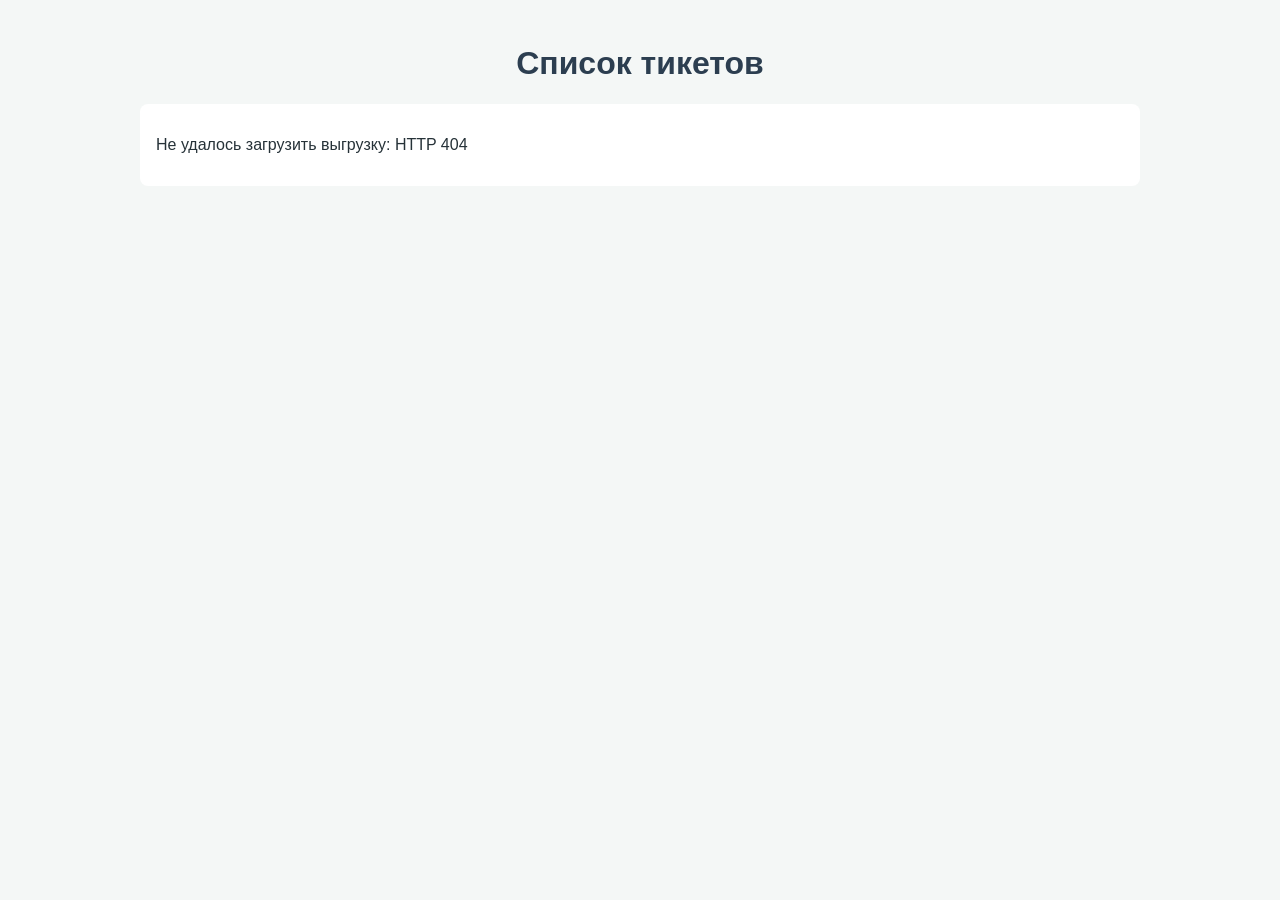
==== web/index.html @ 0b0068bd "completely refactored" ====
<!doctype html>
<html lang="ru">
<head>
  <meta charset="utf-8">
  <meta name="viewport" content="width=device-width, initial-scale=1">
  <title>Тикеты</title>
  <style>
    :root { color-scheme: light; font-family: "Segoe UI", sans-serif; }
    body { margin: 0; padding: 24px; background: #f4f7f6; color: #263238; }
    .container { max-width: 1000px; margin: 0 auto; }
    h1 { color: #2c3e50; text-align: center; }
    .message { padding: 16px; background: #fff; border-radius: 8px; }
    .ticket { margin: 0 0 15px; overflow: hidden; background: #fff; border-radius: 8px; box-shadow: 0 2px 8px #0000000d; }
    .ticket-header { display: flex; justify-content: space-between; gap: 16px; align-items: center; padding: 15px 20px; background: #ecf0f1; border-left: 4px solid #3498db; cursor: pointer; }
    .ticket-title { font-size: 1.1em; font-weight: 700; color: #2c3e50; }
    .ticket-meta, .chat-meta { color: #7f8c8d; font-size: .9em; }
    .ticket-body { display: none; padding: 20px; border-top: 1px solid #eee; }
    .ticket.open .ticket-body { display: block; }
    .ticket-desc { margin-bottom: 20px; padding: 15px; white-space: pre-wrap; background: #f9f9f9; border-radius: 6px; }
    .chat-title { margin: 0 0 15px; padding-bottom: 5px; border-bottom: 2px solid #eee; color: #2c3e50; }
    .chat-msg { margin-bottom: 15px; padding: 12px 15px; border: 1px solid #e1e8ed; border-left: 4px solid #2ecc71; border-radius: 6px; }
    .chat-author { font-weight: 700; color: #34495e; }
    .chat-text { white-space: pre-wrap; }
    .chat-events { margin-top: 10px; padding-top: 10px; border-top: 1px dashed #eee; color: #c0392b; font-size: .85em; }
    @media (max-width: 680px) { .ticket-header { display: block; } .ticket-meta { margin-top: 8px; } }
  </style>
</head>
<body>
<main class="container">
  <h1>Список тикетов</h1>
  <div id="app" class="message">Загрузка...</div>
</main>
<script>
  const app = document.getElementById('app');

  function element(tag, text, className) {
    const node = document.createElement(tag);
    if (className) node.className = className;
    if (text !== undefined && text !== null) node.textContent = String(text);
    return node;
  }

  function showError(message) {
    app.replaceChildren(element('p', message));
  }

  function renderComment(comment) {
    const node = element('article', null, 'chat-msg');
    const meta = element('div', null, 'chat-meta');
    meta.append(element('span', comment.author || 'Неизвестный автор', 'chat-author'));
    meta.append(document.createTextNode(` • ${comment.date_raw || comment.occurred_at || ''}`));
    node.append(meta, element('div', comment.text || '', 'chat-text'));
    if (Array.isArray(comment.events) && comment.events.length) {
      const events = element('div', null, 'chat-events');
      comment.events.forEach((event) => events.append(element('div', event)));
      node.append(events);
    }
    return node;
  }

  function renderTicket(ticket) {
    const card = element('article', null, 'ticket');
    const header = element('button', null, 'ticket-header');
    header.type = 'button';
    const title = element('span', `#${ticket.id ?? ''} — ${ticket.name || 'Без названия'}`, 'ticket-title');
    const meta = element('span', `${ticket.creator_name || 'Неизвестный автор'} • ${ticket.created_at || ''}`, 'ticket-meta');
    header.append(title, meta);
    const body = element('div', null, 'ticket-body');
    body.append(element('div', ticket.description || 'Описание отсутствует.', 'ticket-desc'));
    body.append(element('h2', 'История', 'chat-title'));
    if (Array.isArray(ticket.chat) && ticket.chat.length) ticket.chat.forEach((comment) => body.append(renderComment(comment)));
    else body.append(element('p', 'Нет сообщений в чате.'));
    header.addEventListener('click', () => card.classList.toggle('open'));
    card.append(header, body);
    return card;
  }

  fetch('../exports/latest.json')
    .then((response) => {
      if (!response.ok) throw new Error(`HTTP ${response.status}`);
      return response.json();
    })
    .then((data) => {
      if (!data || data.schema_version !== 2 || !Array.isArray(data.tickets)) {
        throw new Error('Файл не является экспортом формата v2.');
      }
      app.replaceChildren();
      if (!data.tickets.length) app.append(element('p', 'Тикетов нет.'));
      data.tickets.forEach((ticket) => app.append(renderTicket(ticket)));
    })
    .catch((error) => showError(`Не удалось загрузить выгрузку: ${error.message}`));
</script>
</body>
</html>
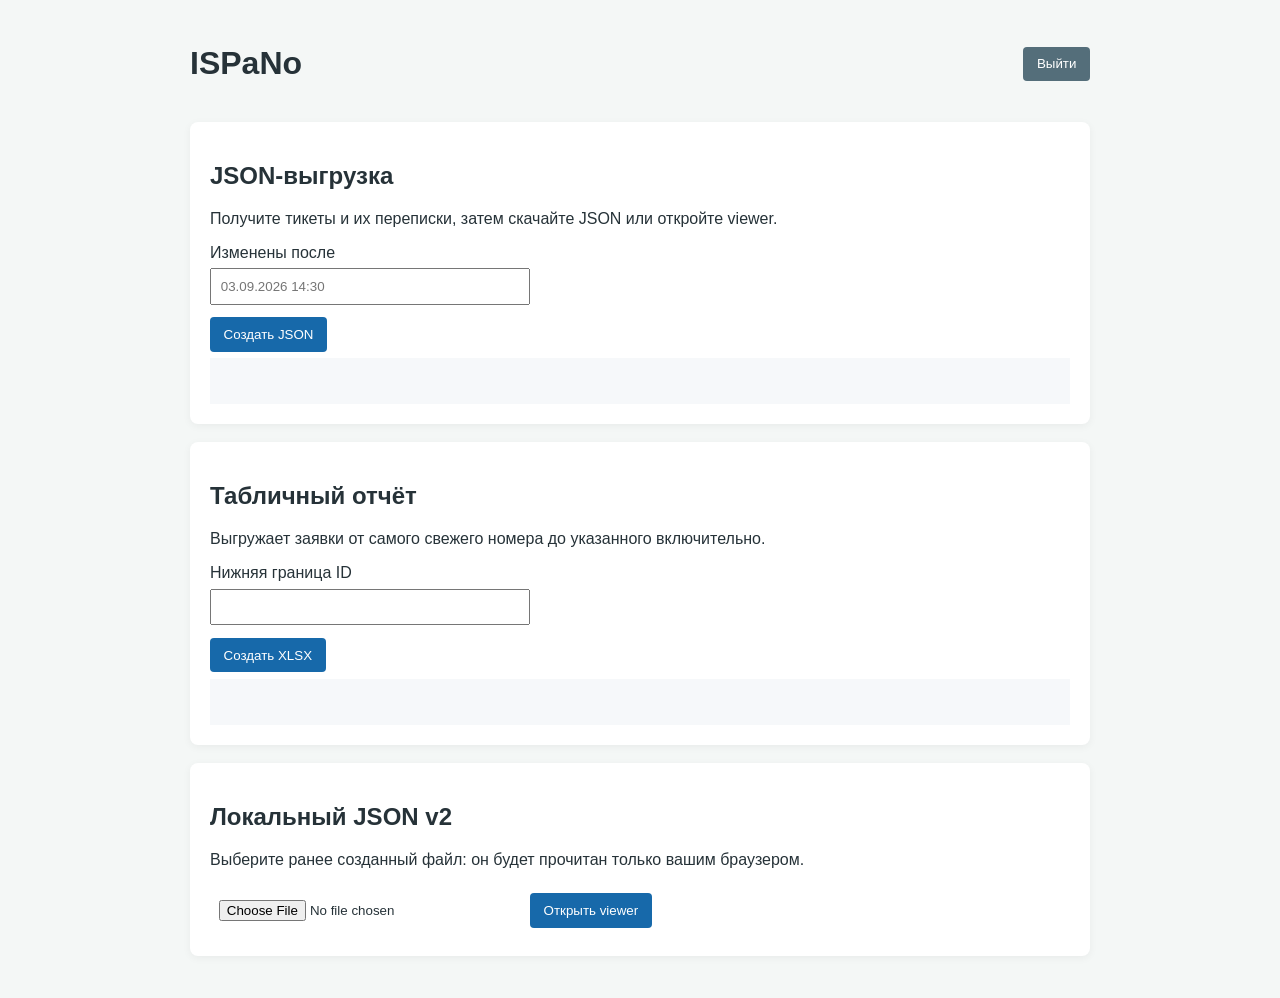
==== commit 069a138c: "removed legacy, added web" ====
--- a/web/index.html
+++ b/web/index.html
@@ -1,94 +1,4 @@
 <!doctype html>
-<html lang="ru">
-<head>
-  <meta charset="utf-8">
-  <meta name="viewport" content="width=device-width, initial-scale=1">
-  <title>Тикеты</title>
-  <style>
-    :root { color-scheme: light; font-family: "Segoe UI", sans-serif; }
-    body { margin: 0; padding: 24px; background: #f4f7f6; color: #263238; }
-    .container { max-width: 1000px; margin: 0 auto; }
-    h1 { color: #2c3e50; text-align: center; }
-    .message { padding: 16px; background: #fff; border-radius: 8px; }
-    .ticket { margin: 0 0 15px; overflow: hidden; background: #fff; border-radius: 8px; box-shadow: 0 2px 8px #0000000d; }
-    .ticket-header { display: flex; justify-content: space-between; gap: 16px; align-items: center; padding: 15px 20px; background: #ecf0f1; border-left: 4px solid #3498db; cursor: pointer; }
-    .ticket-title { font-size: 1.1em; font-weight: 700; color: #2c3e50; }
-    .ticket-meta, .chat-meta { color: #7f8c8d; font-size: .9em; }
-    .ticket-body { display: none; padding: 20px; border-top: 1px solid #eee; }
-    .ticket.open .ticket-body { display: block; }
-    .ticket-desc { margin-bottom: 20px; padding: 15px; white-space: pre-wrap; background: #f9f9f9; border-radius: 6px; }
-    .chat-title { margin: 0 0 15px; padding-bottom: 5px; border-bottom: 2px solid #eee; color: #2c3e50; }
-    .chat-msg { margin-bottom: 15px; padding: 12px 15px; border: 1px solid #e1e8ed; border-left: 4px solid #2ecc71; border-radius: 6px; }
-    .chat-author { font-weight: 700; color: #34495e; }
-    .chat-text { white-space: pre-wrap; }
-    .chat-events { margin-top: 10px; padding-top: 10px; border-top: 1px dashed #eee; color: #c0392b; font-size: .85em; }
-    @media (max-width: 680px) { .ticket-header { display: block; } .ticket-meta { margin-top: 8px; } }
-  </style>
-</head>
-<body>
-<main class="container">
-  <h1>Список тикетов</h1>
-  <div id="app" class="message">Загрузка...</div>
-</main>
-<script>
-  const app = document.getElementById('app');
-
-  function element(tag, text, className) {
-    const node = document.createElement(tag);
-    if (className) node.className = className;
-    if (text !== undefined && text !== null) node.textContent = String(text);
-    return node;
-  }
-
-  function showError(message) {
-    app.replaceChildren(element('p', message));
-  }
-
-  function renderComment(comment) {
-    const node = element('article', null, 'chat-msg');
-    const meta = element('div', null, 'chat-meta');
-    meta.append(element('span', comment.author || 'Неизвестный автор', 'chat-author'));
-    meta.append(document.createTextNode(` • ${comment.date_raw || comment.occurred_at || ''}`));
-    node.append(meta, element('div', comment.text || '', 'chat-text'));
-    if (Array.isArray(comment.events) && comment.events.length) {
-      const events = element('div', null, 'chat-events');
-      comment.events.forEach((event) => events.append(element('div', event)));
-      node.append(events);
-    }
-    return node;
-  }
-
-  function renderTicket(ticket) {
-    const card = element('article', null, 'ticket');
-    const header = element('button', null, 'ticket-header');
-    header.type = 'button';
-    const title = element('span', `#${ticket.id ?? ''} — ${ticket.name || 'Без названия'}`, 'ticket-title');
-    const meta = element('span', `${ticket.creator_name || 'Неизвестный автор'} • ${ticket.created_at || ''}`, 'ticket-meta');
-    header.append(title, meta);
-    const body = element('div', null, 'ticket-body');
-    body.append(element('div', ticket.description || 'Описание отсутствует.', 'ticket-desc'));
-    body.append(element('h2', 'История', 'chat-title'));
-    if (Array.isArray(ticket.chat) && ticket.chat.length) ticket.chat.forEach((comment) => body.append(renderComment(comment)));
-    else body.append(element('p', 'Нет сообщений в чате.'));
-    header.addEventListener('click', () => card.classList.toggle('open'));
-    card.append(header, body);
-    return card;
-  }
-
-  fetch('../exports/latest.json')
-    .then((response) => {
-      if (!response.ok) throw new Error(`HTTP ${response.status}`);
-      return response.json();
-    })
-    .then((data) => {
-      if (!data || data.schema_version !== 2 || !Array.isArray(data.tickets)) {
-        throw new Error('Файл не является экспортом формата v2.');
-      }
-      app.replaceChildren();
-      if (!data.tickets.length) app.append(element('p', 'Тикетов нет.'));
-      data.tickets.forEach((ticket) => app.append(renderTicket(ticket)));
-    })
-    .catch((error) => showError(`Не удалось загрузить выгрузку: ${error.message}`));
-</script>
-</body>
-</html>
+<html lang="ru"><head><meta charset="utf-8"><meta name="viewport" content="width=device-width, initial-scale=1"><title>ISPaNo</title><style>:root{font-family:Segoe UI,sans-serif;color:#263238}body{margin:0;background:#f4f7f6}.container{max-width:900px;margin:auto;padding:24px}header{display:flex;justify-content:space-between;align-items:center}section{background:#fff;border-radius:8px;padding:20px;margin:18px 0;box-shadow:0 2px 8px #0000000d}label,input,button{margin:.4rem 0}input{padding:.55rem;max-width:20rem;width:100%;box-sizing:border-box}button{padding:.6rem .85rem;border:0;border-radius:4px;background:#1769aa;color:white;cursor:pointer}.secondary{background:#546e7a}.status{white-space:pre-wrap;background:#f6f8fa;padding:.75rem;min-height:1.4rem}.hidden{display:none}</style></head><body><main class="container"><header><div><h1>ISPaNo</h1><span id="user"></span></div><button id="logout" class="secondary">Выйти</button></header><section><h2>JSON-выгрузка</h2><p>Получите тикеты и их переписки, затем скачайте JSON или откройте viewer.</p><form id="json-form"><label>Изменены после<br><input id="since" placeholder="03.09.2026 14:30" required></label><br><button>Создать JSON</button></form><div id="json-status" class="status"></div></section><section><h2>Табличный отчёт</h2><p>Выгружает заявки от самого свежего номера до указанного включительно.</p><form id="report-form"><label>Нижняя граница ID<br><input id="ticket-id" type="number" min="1" required></label><label id="ai-row" class="hidden"><input id="use-ai" type="checkbox"> Использовать ИИ-суммаризацию</label><br><button>Создать XLSX</button></form><div id="report-status" class="status"></div></section><section><h2>Локальный JSON v2</h2><p>Выберите ранее созданный файл: он будет прочитан только вашим браузером.</p><input id="local-json" type="file" accept="application/json,.json"><button id="open-local" type="button">Открыть viewer</button></section></main><script>
+let csrf='';async function api(url,options={}){const headers={...(options.headers||{})};if(options.method&&options.method!=='GET')headers['X-CSRF-Token']=csrf;const response=await fetch(url,{...options,headers});if(response.status===401)location.assign('/login');if(!response.ok)throw Error((await response.json()).detail||'Ошибка запроса');return response.json()}async function watch(job,node){for(;;){const state=await api(`/api/jobs/${job.id}`);node.textContent=[state.status,...state.progress,state.error||''].filter(Boolean).join('\n');if(state.status==='succeeded'){const links=document.createElement('p');links.innerHTML=`<a href="${state.download_url}">Скачать результат</a>${state.viewer_url?` · <a href="${state.viewer_url}">Открыть переписки</a>`:'';node.append(links);return}if(state.status==='failed')return;await new Promise(resolve=>setTimeout(resolve,1000))}}async function submit(event,url,body,target){event.preventDefault();const node=document.getElementById(target);node.textContent='Задание поставлено в очередь…';try{watch(await api(url,{method:'POST',headers:{'Content-Type':'application/json'},body:JSON.stringify(body)}),node)}catch(error){node.textContent=error.message}}(async()=>{try{const session=await api('/api/session');csrf=session.csrf;document.getElementById('user').textContent=session.username;if(session.ai_enabled)document.getElementById('ai-row').classList.remove('hidden')}catch(error){location.assign('/login')}})();document.getElementById('json-form').addEventListener('submit',event=>submit(event,'/api/jobs/json',{since:document.getElementById('since').value},'json-status'));document.getElementById('report-form').addEventListener('submit',event=>submit(event,'/api/jobs/report',{ticket_id:Number(document.getElementById('ticket-id').value),use_ai:document.getElementById('use-ai').checked},'report-status'));document.getElementById('logout').addEventListener('click',async()=>{await api('/api/logout',{method:'POST'});location.assign('/login')});document.getElementById('open-local').addEventListener('click',()=>{const file=document.getElementById('local-json').files[0];if(!file)return;const reader=new FileReader();reader.onload=()=>{sessionStorage.setItem('ispano-local-json',reader.result);location.assign('/viewer?local=1')};reader.readAsText(file)});
+</script></body></html>
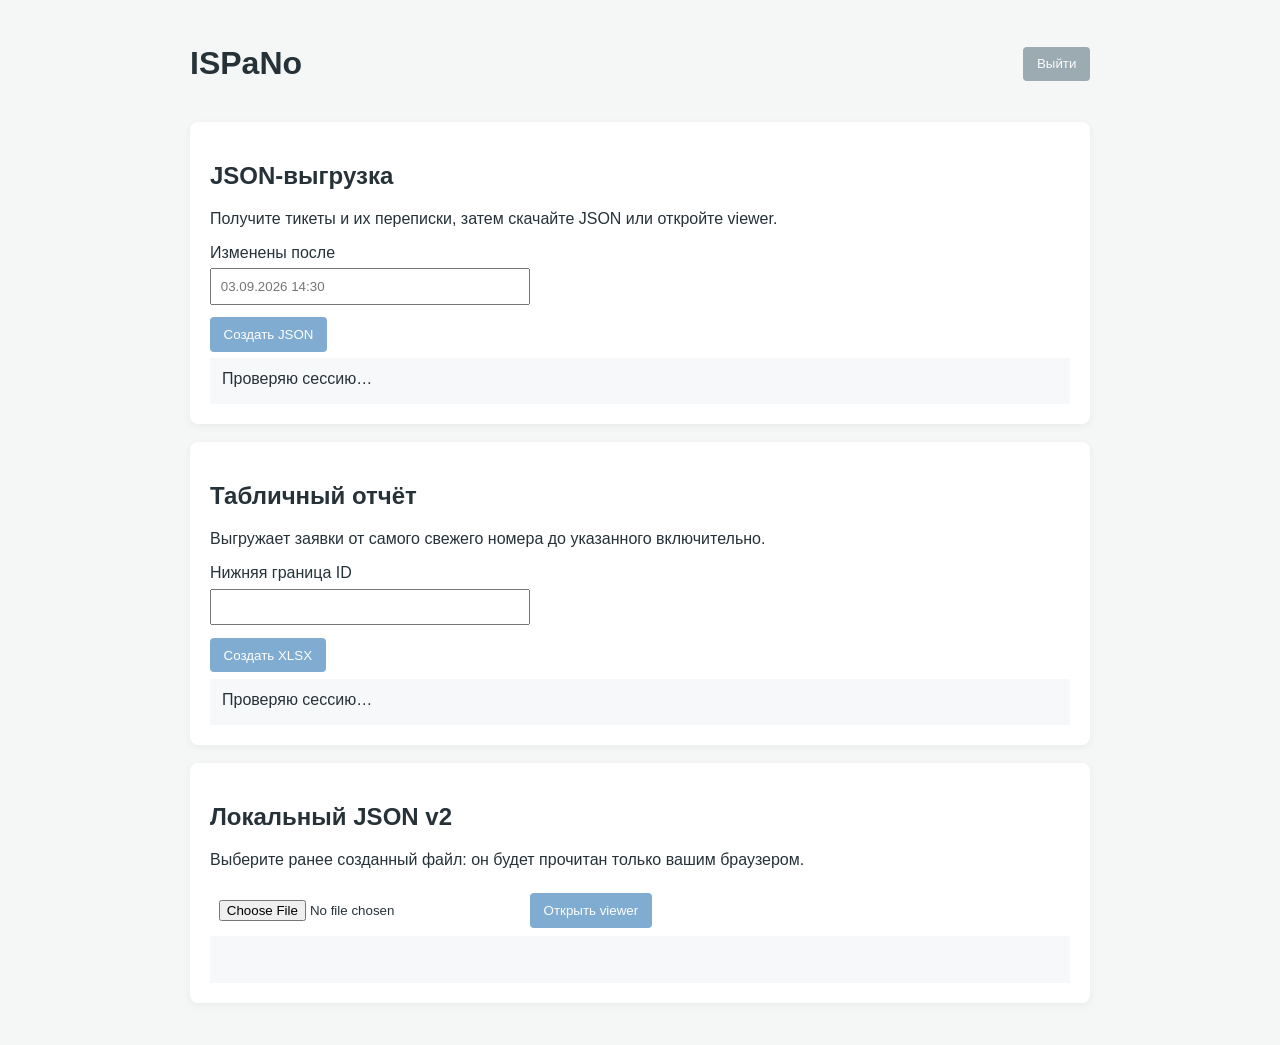
==== commit e47f06e1: "bugfix in web" ====
--- a/web/index.html
+++ b/web/index.html
@@ -1,4 +1,3 @@
 <!doctype html>
-<html lang="ru"><head><meta charset="utf-8"><meta name="viewport" content="width=device-width, initial-scale=1"><title>ISPaNo</title><style>:root{font-family:Segoe UI,sans-serif;color:#263238}body{margin:0;background:#f4f7f6}.container{max-width:900px;margin:auto;padding:24px}header{display:flex;justify-content:space-between;align-items:center}section{background:#fff;border-radius:8px;padding:20px;margin:18px 0;box-shadow:0 2px 8px #0000000d}label,input,button{margin:.4rem 0}input{padding:.55rem;max-width:20rem;width:100%;box-sizing:border-box}button{padding:.6rem .85rem;border:0;border-radius:4px;background:#1769aa;color:white;cursor:pointer}.secondary{background:#546e7a}.status{white-space:pre-wrap;background:#f6f8fa;padding:.75rem;min-height:1.4rem}.hidden{display:none}</style></head><body><main class="container"><header><div><h1>ISPaNo</h1><span id="user"></span></div><button id="logout" class="secondary">Выйти</button></header><section><h2>JSON-выгрузка</h2><p>Получите тикеты и их переписки, затем скачайте JSON или откройте viewer.</p><form id="json-form"><label>Изменены после<br><input id="since" placeholder="03.09.2026 14:30" required></label><br><button>Создать JSON</button></form><div id="json-status" class="status"></div></section><section><h2>Табличный отчёт</h2><p>Выгружает заявки от самого свежего номера до указанного включительно.</p><form id="report-form"><label>Нижняя граница ID<br><input id="ticket-id" type="number" min="1" required></label><label id="ai-row" class="hidden"><input id="use-ai" type="checkbox"> Использовать ИИ-суммаризацию</label><br><button>Создать XLSX</button></form><div id="report-status" class="status"></div></section><section><h2>Локальный JSON v2</h2><p>Выберите ранее созданный файл: он будет прочитан только вашим браузером.</p><input id="local-json" type="file" accept="application/json,.json"><button id="open-local" type="button">Открыть viewer</button></section></main><script>
-let csrf='';async function api(url,options={}){const headers={...(options.headers||{})};if(options.method&&options.method!=='GET')headers['X-CSRF-Token']=csrf;const response=await fetch(url,{...options,headers});if(response.status===401)location.assign('/login');if(!response.ok)throw Error((await response.json()).detail||'Ошибка запроса');return response.json()}async function watch(job,node){for(;;){const state=await api(`/api/jobs/${job.id}`);node.textContent=[state.status,...state.progress,state.error||''].filter(Boolean).join('\n');if(state.status==='succeeded'){const links=document.createElement('p');links.innerHTML=`<a href="${state.download_url}">Скачать результат</a>${state.viewer_url?` · <a href="${state.viewer_url}">Открыть переписки</a>`:'';node.append(links);return}if(state.status==='failed')return;await new Promise(resolve=>setTimeout(resolve,1000))}}async function submit(event,url,body,target){event.preventDefault();const node=document.getElementById(target);node.textContent='Задание поставлено в очередь…';try{watch(await api(url,{method:'POST',headers:{'Content-Type':'application/json'},body:JSON.stringify(body)}),node)}catch(error){node.textContent=error.message}}(async()=>{try{const session=await api('/api/session');csrf=session.csrf;document.getElementById('user').textContent=session.username;if(session.ai_enabled)document.getElementById('ai-row').classList.remove('hidden')}catch(error){location.assign('/login')}})();document.getElementById('json-form').addEventListener('submit',event=>submit(event,'/api/jobs/json',{since:document.getElementById('since').value},'json-status'));document.getElementById('report-form').addEventListener('submit',event=>submit(event,'/api/jobs/report',{ticket_id:Number(document.getElementById('ticket-id').value),use_ai:document.getElementById('use-ai').checked},'report-status'));document.getElementById('logout').addEventListener('click',async()=>{await api('/api/logout',{method:'POST'});location.assign('/login')});document.getElementById('open-local').addEventListener('click',()=>{const file=document.getElementById('local-json').files[0];if(!file)return;const reader=new FileReader();reader.onload=()=>{sessionStorage.setItem('ispano-local-json',reader.result);location.assign('/viewer?local=1')};reader.readAsText(file)});
-</script></body></html>
+<html lang="ru"><head><meta charset="utf-8"><meta name="viewport" content="width=device-width, initial-scale=1"><title>ISPaNo</title><style>:root{color:#263238;font-family:"Segoe UI",sans-serif}body{margin:0;background:#f4f7f6}.container{max-width:900px;margin:auto;padding:24px}header{display:flex;align-items:center;justify-content:space-between}section{margin:18px 0;padding:20px;background:#fff;border-radius:8px;box-shadow:0 2px 8px #0000000d}label,input,button{margin:.4rem 0}input{box-sizing:border-box;width:100%;max-width:20rem;padding:.55rem}button{padding:.6rem .85rem;border:0;border-radius:4px;background:#1769aa;color:#fff;cursor:pointer}button:disabled{cursor:wait;opacity:.55}.secondary{background:#546e7a}.status{min-height:1.4rem;padding:.75rem;white-space:pre-wrap;background:#f6f8fa}.status.error{color:#a22}.hidden{display:none}.result-link{margin-right:.75rem}</style><script src="/assets/app.js" defer></script></head>
+<body><main class="container"><header><div><h1>ISPaNo</h1><span id="user"></span></div><button id="logout" class="secondary" disabled>Выйти</button></header><section><h2>JSON-выгрузка</h2><p>Получите тикеты и их переписки, затем скачайте JSON или откройте viewer.</p><form id="json-form"><label>Изменены после<br><input id="since" placeholder="03.09.2026 14:30" required></label><br><button type="submit" disabled>Создать JSON</button></form><div id="json-status" class="status">Проверяю сессию…</div></section><section><h2>Табличный отчёт</h2><p>Выгружает заявки от самого свежего номера до указанного включительно.</p><form id="report-form"><label>Нижняя граница ID<br><input id="ticket-id" type="number" min="1" required></label><label id="ai-row" class="hidden"><input id="use-ai" type="checkbox"> Использовать ИИ-суммаризацию</label><br><button type="submit" disabled>Создать XLSX</button></form><div id="report-status" class="status">Проверяю сессию…</div></section><section><h2>Локальный JSON v2</h2><p>Выберите ранее созданный файл: он будет прочитан только вашим браузером.</p><input id="local-json" type="file" accept="application/json,.json"><button id="open-local" type="button" disabled>Открыть viewer</button><div id="local-status" class="status"></div></section></main></body></html>
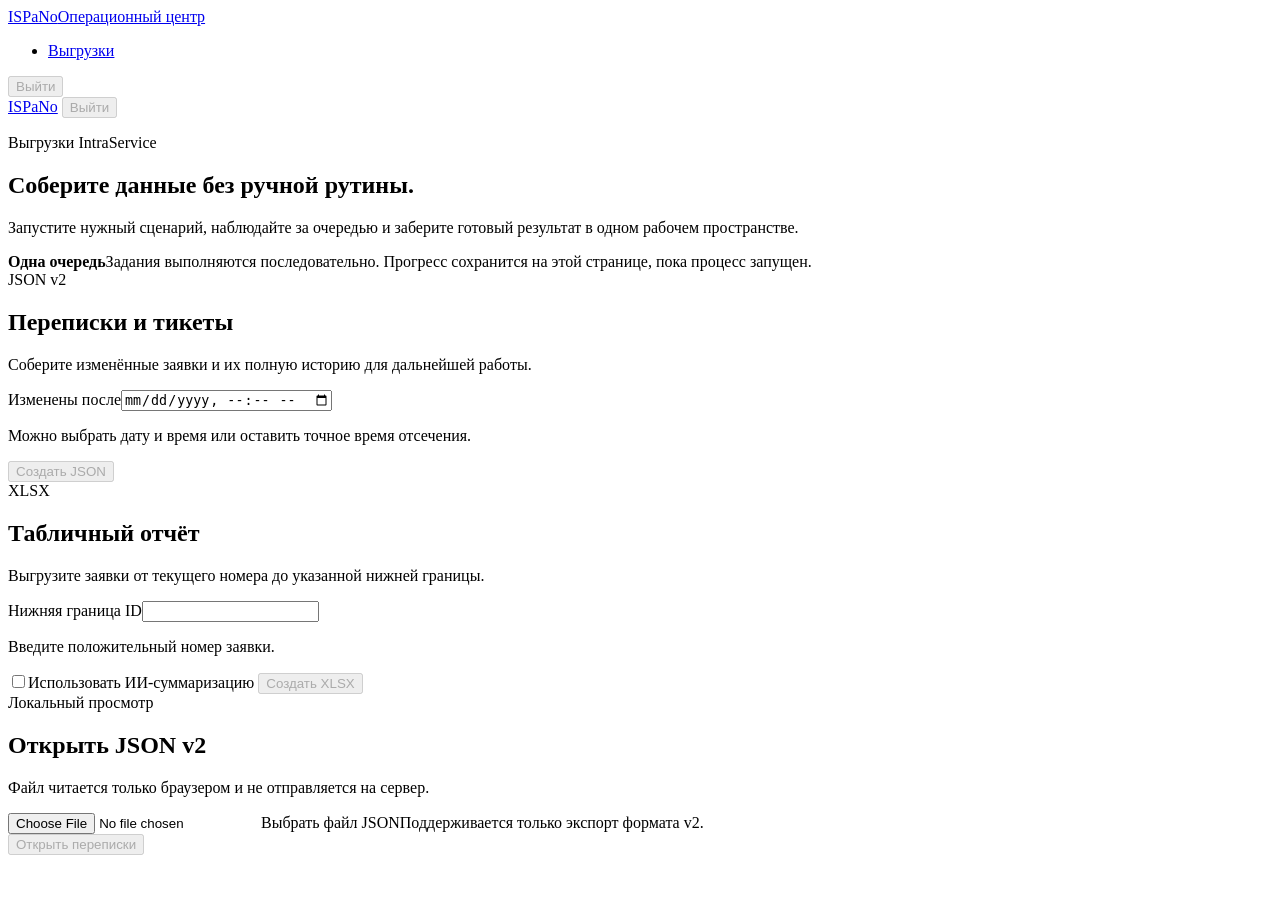
==== commit 85d03c61: "new web" ====
--- a/web/index.html
+++ b/web/index.html
@@ -1,3 +1,68 @@
 <!doctype html>
-<html lang="ru"><head><meta charset="utf-8"><meta name="viewport" content="width=device-width, initial-scale=1"><title>ISPaNo</title><style>:root{color:#263238;font-family:"Segoe UI",sans-serif}body{margin:0;background:#f4f7f6}.container{max-width:900px;margin:auto;padding:24px}header{display:flex;align-items:center;justify-content:space-between}section{margin:18px 0;padding:20px;background:#fff;border-radius:8px;box-shadow:0 2px 8px #0000000d}label,input,button{margin:.4rem 0}input{box-sizing:border-box;width:100%;max-width:20rem;padding:.55rem}button{padding:.6rem .85rem;border:0;border-radius:4px;background:#1769aa;color:#fff;cursor:pointer}button:disabled{cursor:wait;opacity:.55}.secondary{background:#546e7a}.status{min-height:1.4rem;padding:.75rem;white-space:pre-wrap;background:#f6f8fa}.status.error{color:#a22}.hidden{display:none}.result-link{margin-right:.75rem}</style><script src="/assets/app.js" defer></script></head>
-<body><main class="container"><header><div><h1>ISPaNo</h1><span id="user"></span></div><button id="logout" class="secondary" disabled>Выйти</button></header><section><h2>JSON-выгрузка</h2><p>Получите тикеты и их переписки, затем скачайте JSON или откройте viewer.</p><form id="json-form"><label>Изменены после<br><input id="since" placeholder="03.09.2026 14:30" required></label><br><button type="submit" disabled>Создать JSON</button></form><div id="json-status" class="status">Проверяю сессию…</div></section><section><h2>Табличный отчёт</h2><p>Выгружает заявки от самого свежего номера до указанного включительно.</p><form id="report-form"><label>Нижняя граница ID<br><input id="ticket-id" type="number" min="1" required></label><label id="ai-row" class="hidden"><input id="use-ai" type="checkbox"> Использовать ИИ-суммаризацию</label><br><button type="submit" disabled>Создать XLSX</button></form><div id="report-status" class="status">Проверяю сессию…</div></section><section><h2>Локальный JSON v2</h2><p>Выберите ранее созданный файл: он будет прочитан только вашим браузером.</p><input id="local-json" type="file" accept="application/json,.json"><button id="open-local" type="button" disabled>Открыть viewer</button><div id="local-status" class="status"></div></section></main></body></html>
+<html lang="ru">
+<head>
+  <meta charset="utf-8">
+  <meta name="viewport" content="width=device-width, initial-scale=1">
+  <title>ISPaNo — выгрузки</title>
+  <link rel="stylesheet" href="/assets/styles.css">
+  <script src="/assets/app.js" defer></script>
+</head>
+<body>
+  <div class="app-shell">
+    <aside class="sidebar" aria-label="Основная навигация">
+      <a class="brand" href="/">ISPaNo<span class="brand__subline">Операционный центр</span></a>
+      <nav>
+        <ul class="nav-list"><li><a class="nav-item" href="/" aria-current="page">Выгрузки</a></li></ul>
+      </nav>
+      <div class="sidebar__footer">
+        <span id="user" class="user-name" aria-label="Текущий пользователь"></span>
+        <button id="logout" class="button button--secondary" type="button" disabled>Выйти</button>
+      </div>
+    </aside>
+    <main class="workspace">
+      <header class="mobile-bar">
+        <a class="brand" href="/">ISPaNo</a>
+        <button id="mobile-logout" class="button button--secondary" type="button" disabled>Выйти</button>
+      </header>
+      <section class="hero" aria-labelledby="page-title">
+        <div>
+          <p class="eyebrow">Выгрузки IntraService</p>
+          <h1 id="page-title" class="page-title">Соберите данные без ручной рутины.</h1>
+          <p class="lead">Запустите нужный сценарий, наблюдайте за очередью и заберите готовый результат в одном рабочем пространстве.</p>
+        </div>
+        <aside class="hero__note"><strong>Одна очередь</strong>Задания выполняются последовательно. Прогресс сохранится на этой странице, пока процесс запущен.</aside>
+      </section>
+
+      <div class="export-grid">
+        <section class="panel" aria-labelledby="json-title">
+          <header class="panel__header"><div><span class="panel__kicker">JSON v2</span><h2 id="json-title" class="panel__title">Переписки и тикеты</h2><p class="panel__description">Соберите изменённые заявки и их полную историю для дальнейшей работы.</p></div></header>
+          <form id="json-form" class="form-stack">
+            <div class="field"><label class="field__label" for="since">Изменены после</label><input id="since" class="input" type="datetime-local" required aria-describedby="since-hint"><p id="since-hint" class="field__hint">Можно выбрать дату и время или оставить точное время отсечения.</p></div>
+            <button class="button button--primary" type="submit" disabled>Создать JSON</button>
+          </form>
+          <div id="json-status" class="job-status" aria-live="polite" aria-atomic="true"></div>
+        </section>
+
+        <section class="panel" aria-labelledby="report-title">
+          <header class="panel__header"><div><span class="panel__kicker">XLSX</span><h2 id="report-title" class="panel__title">Табличный отчёт</h2><p class="panel__description">Выгрузите заявки от текущего номера до указанной нижней границы.</p></div></header>
+          <form id="report-form" class="form-stack">
+            <div class="field"><label class="field__label" for="ticket-id">Нижняя граница ID</label><input id="ticket-id" class="input" type="number" min="1" inputmode="numeric" required aria-describedby="ticket-id-hint"><p id="ticket-id-hint" class="field__hint">Введите положительный номер заявки.</p></div>
+            <label id="ai-row" class="choice hidden" for="use-ai"><input id="use-ai" type="checkbox">Использовать ИИ-суммаризацию</label>
+            <button class="button button--primary" type="submit" disabled>Создать XLSX</button>
+          </form>
+          <div id="report-status" class="job-status" aria-live="polite" aria-atomic="true"></div>
+        </section>
+      </div>
+
+      <section class="panel panel--wide" aria-labelledby="local-title">
+        <header class="panel__header"><div><span class="panel__kicker">Локальный просмотр</span><h2 id="local-title" class="panel__title">Открыть JSON v2</h2><p class="panel__description">Файл читается только браузером и не отправляется на сервер.</p></div></header>
+        <div class="local-layout">
+          <div><input id="local-json" class="file-input" type="file" accept="application/json,.json"><label class="file-dropzone" for="local-json"><span class="file-dropzone__title" id="local-file-title">Выбрать файл JSON</span><span class="file-dropzone__detail">Поддерживается только экспорт формата v2.</span></label></div>
+          <button id="open-local" class="button button--secondary" type="button" disabled>Открыть переписки</button>
+        </div>
+        <div id="local-status" class="job-status" aria-live="polite" aria-atomic="true"></div>
+      </section>
+    </main>
+  </div>
+</body>
+</html>
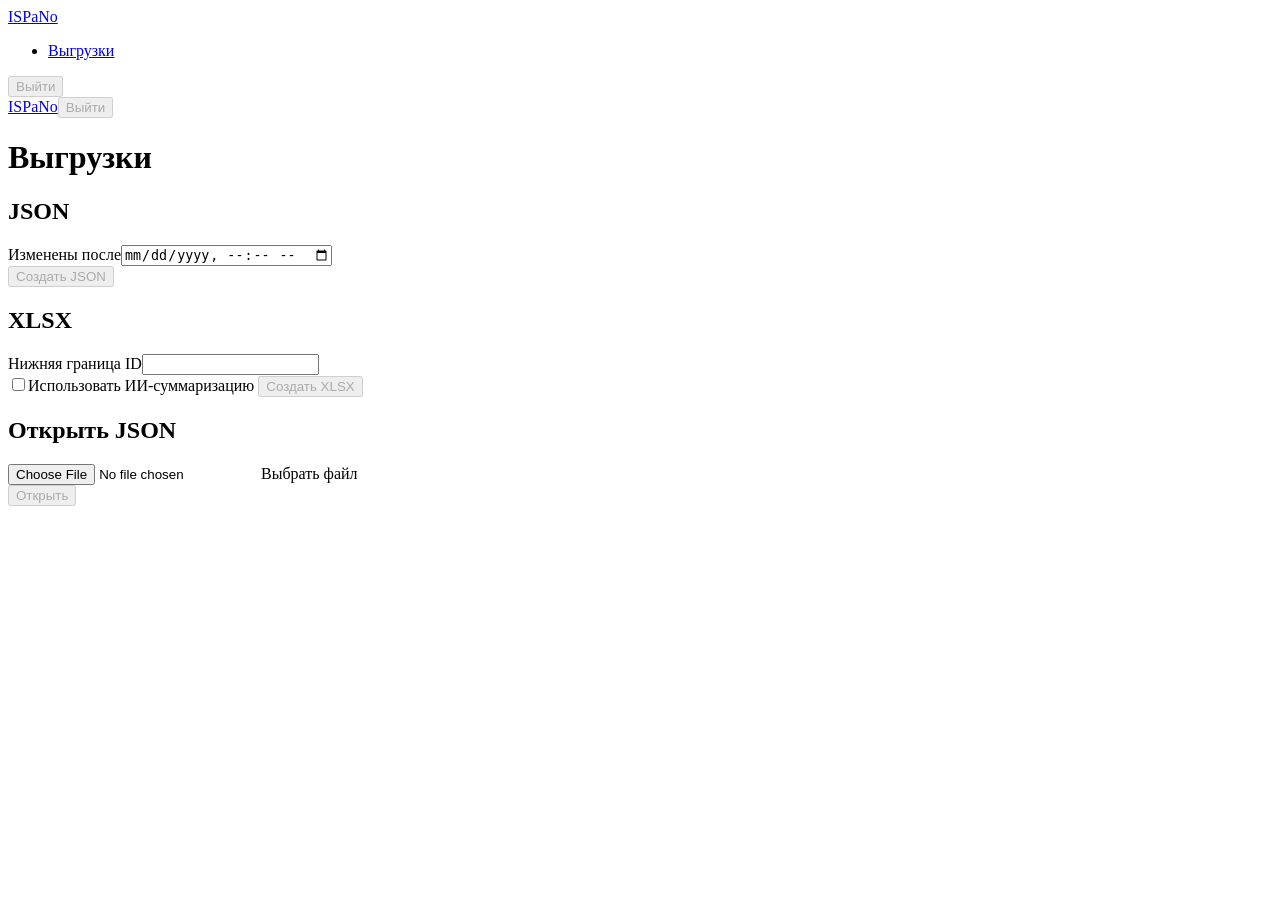
==== commit 174c476a: "completely new web design" ====
--- a/web/index.html
+++ b/web/index.html
@@ -10,57 +10,36 @@
 <body>
   <div class="app-shell">
     <aside class="sidebar" aria-label="Основная навигация">
-      <a class="brand" href="/">ISPaNo<span class="brand__subline">Операционный центр</span></a>
-      <nav>
-        <ul class="nav-list"><li><a class="nav-item" href="/" aria-current="page">Выгрузки</a></li></ul>
-      </nav>
-      <div class="sidebar__footer">
-        <span id="user" class="user-name" aria-label="Текущий пользователь"></span>
-        <button id="logout" class="button button--secondary" type="button" disabled>Выйти</button>
-      </div>
+      <a class="brand" href="/">ISPaNo</a>
+      <nav><ul class="nav-list"><li><a class="nav-item" href="/" aria-current="page">Выгрузки</a></li></ul></nav>
+      <div class="sidebar__footer"><span id="user" class="user-name" aria-label="Текущий пользователь"></span><button id="logout" class="button button--secondary" type="button" disabled>Выйти</button></div>
     </aside>
     <main class="workspace">
-      <header class="mobile-bar">
-        <a class="brand" href="/">ISPaNo</a>
-        <button id="mobile-logout" class="button button--secondary" type="button" disabled>Выйти</button>
-      </header>
-      <section class="hero" aria-labelledby="page-title">
-        <div>
-          <p class="eyebrow">Выгрузки IntraService</p>
-          <h1 id="page-title" class="page-title">Соберите данные без ручной рутины.</h1>
-          <p class="lead">Запустите нужный сценарий, наблюдайте за очередью и заберите готовый результат в одном рабочем пространстве.</p>
-        </div>
-        <aside class="hero__note"><strong>Одна очередь</strong>Задания выполняются последовательно. Прогресс сохранится на этой странице, пока процесс запущен.</aside>
-      </section>
-
-      <div class="export-grid">
-        <section class="panel" aria-labelledby="json-title">
-          <header class="panel__header"><div><span class="panel__kicker">JSON v2</span><h2 id="json-title" class="panel__title">Переписки и тикеты</h2><p class="panel__description">Соберите изменённые заявки и их полную историю для дальнейшей работы.</p></div></header>
+      <header class="mobile-bar"><a class="brand" href="/">ISPaNo</a><button id="mobile-logout" class="button button--secondary" type="button" disabled>Выйти</button></header>
+      <header class="page-header"><h1 id="page-title" class="page-title">Выгрузки</h1></header>
+      <section class="panel exports-panel" aria-label="Создание выгрузок">
+        <section class="export-row" aria-labelledby="json-title">
+          <header class="panel__header"><h2 id="json-title" class="panel__title">JSON</h2></header>
           <form id="json-form" class="form-stack">
-            <div class="field"><label class="field__label" for="since">Изменены после</label><input id="since" class="input" type="datetime-local" required aria-describedby="since-hint"><p id="since-hint" class="field__hint">Можно выбрать дату и время или оставить точное время отсечения.</p></div>
+            <div class="field"><label class="field__label" for="since">Изменены после</label><input id="since" class="input" type="datetime-local" required></div>
             <button class="button button--primary" type="submit" disabled>Создать JSON</button>
           </form>
           <div id="json-status" class="job-status" aria-live="polite" aria-atomic="true"></div>
         </section>
-
-        <section class="panel" aria-labelledby="report-title">
-          <header class="panel__header"><div><span class="panel__kicker">XLSX</span><h2 id="report-title" class="panel__title">Табличный отчёт</h2><p class="panel__description">Выгрузите заявки от текущего номера до указанной нижней границы.</p></div></header>
+        <section class="export-row" aria-labelledby="report-title">
+          <header class="panel__header"><h2 id="report-title" class="panel__title">XLSX</h2></header>
           <form id="report-form" class="form-stack">
-            <div class="field"><label class="field__label" for="ticket-id">Нижняя граница ID</label><input id="ticket-id" class="input" type="number" min="1" inputmode="numeric" required aria-describedby="ticket-id-hint"><p id="ticket-id-hint" class="field__hint">Введите положительный номер заявки.</p></div>
+            <div class="field"><label class="field__label" for="ticket-id">Нижняя граница ID</label><input id="ticket-id" class="input" type="number" min="1" inputmode="numeric" required></div>
             <label id="ai-row" class="choice hidden" for="use-ai"><input id="use-ai" type="checkbox">Использовать ИИ-суммаризацию</label>
             <button class="button button--primary" type="submit" disabled>Создать XLSX</button>
           </form>
           <div id="report-status" class="job-status" aria-live="polite" aria-atomic="true"></div>
         </section>
-      </div>
-
-      <section class="panel panel--wide" aria-labelledby="local-title">
-        <header class="panel__header"><div><span class="panel__kicker">Локальный просмотр</span><h2 id="local-title" class="panel__title">Открыть JSON v2</h2><p class="panel__description">Файл читается только браузером и не отправляется на сервер.</p></div></header>
-        <div class="local-layout">
-          <div><input id="local-json" class="file-input" type="file" accept="application/json,.json"><label class="file-dropzone" for="local-json"><span class="file-dropzone__title" id="local-file-title">Выбрать файл JSON</span><span class="file-dropzone__detail">Поддерживается только экспорт формата v2.</span></label></div>
-          <button id="open-local" class="button button--secondary" type="button" disabled>Открыть переписки</button>
-        </div>
-        <div id="local-status" class="job-status" aria-live="polite" aria-atomic="true"></div>
+        <section class="export-row" aria-labelledby="local-title">
+          <header class="panel__header"><h2 id="local-title" class="panel__title">Открыть JSON</h2></header>
+          <div class="local-layout"><div><input id="local-json" class="file-input" type="file" accept="application/json,.json"><label class="file-dropzone" for="local-json"><span class="file-dropzone__title" id="local-file-title">Выбрать файл</span></label></div><button id="open-local" class="button button--secondary" type="button" disabled>Открыть</button></div>
+          <div id="local-status" class="job-status" aria-live="polite" aria-atomic="true"></div>
+        </section>
       </section>
     </main>
   </div>
